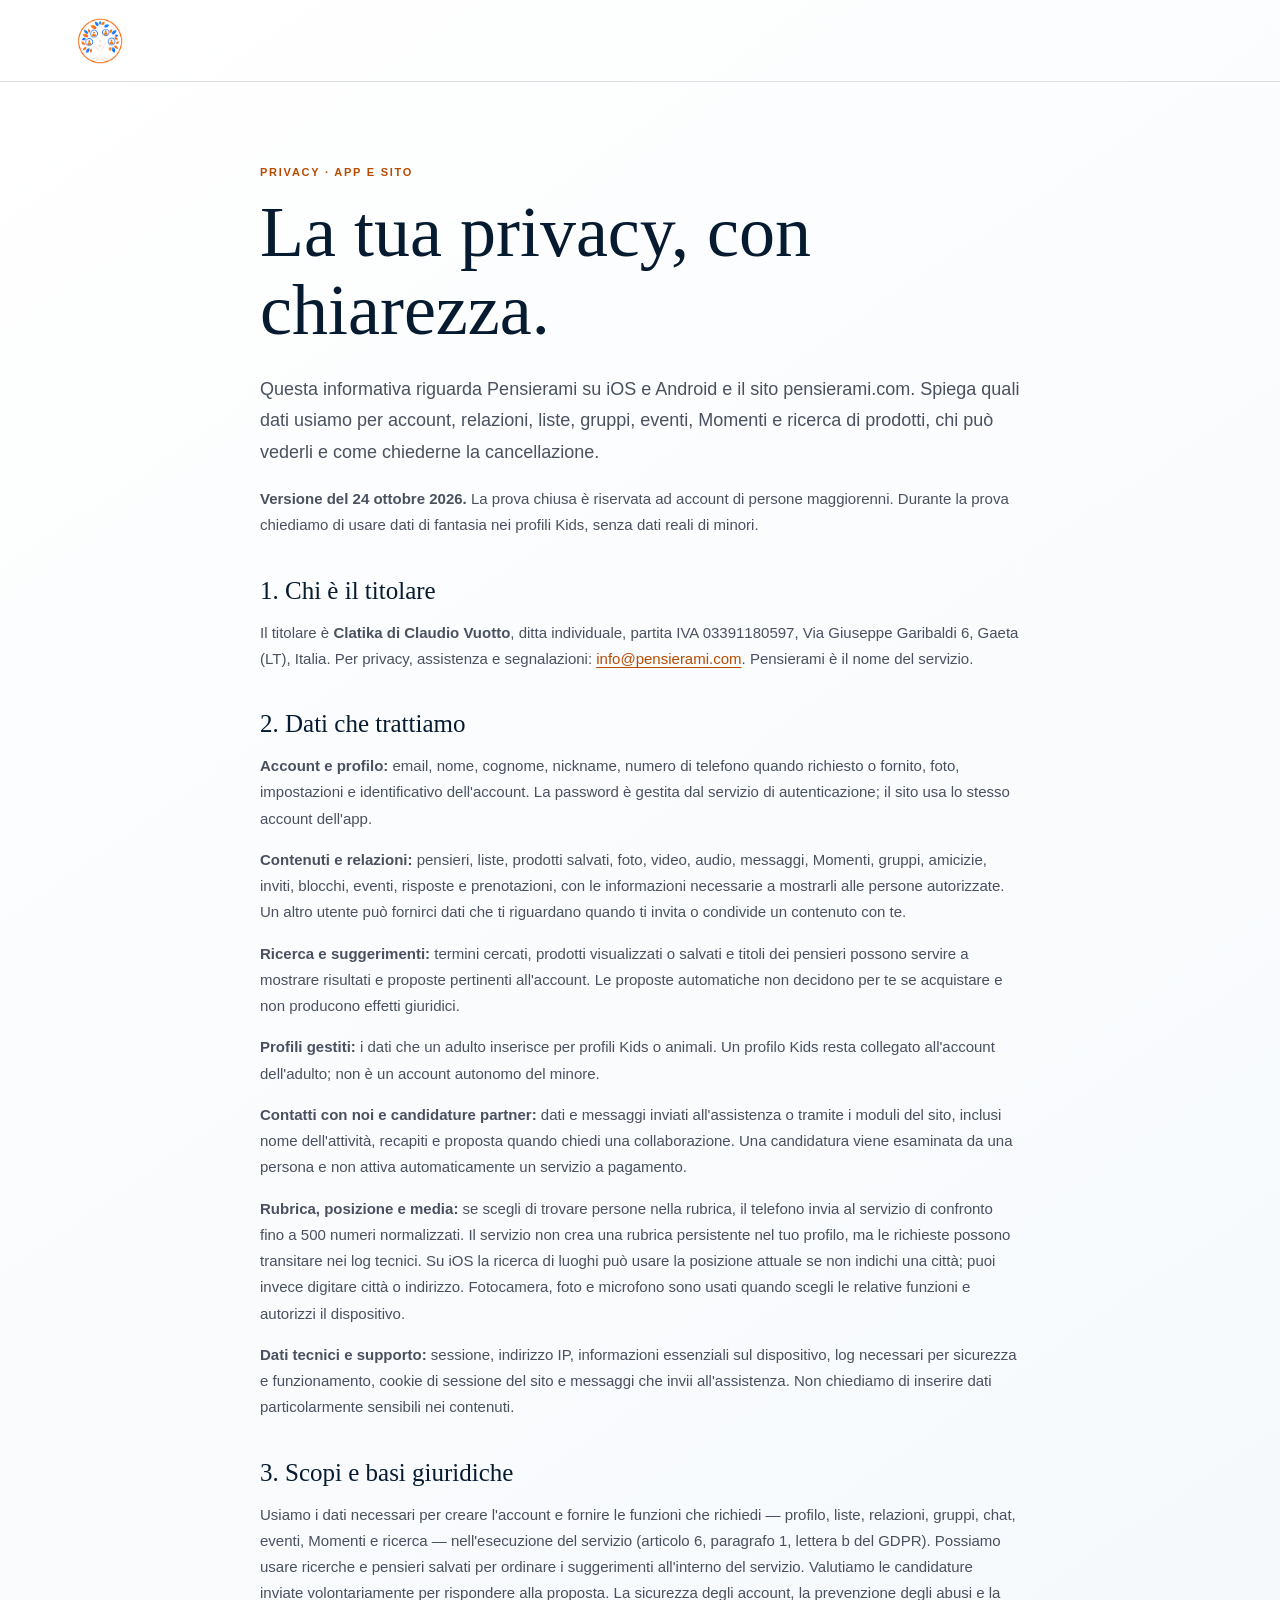
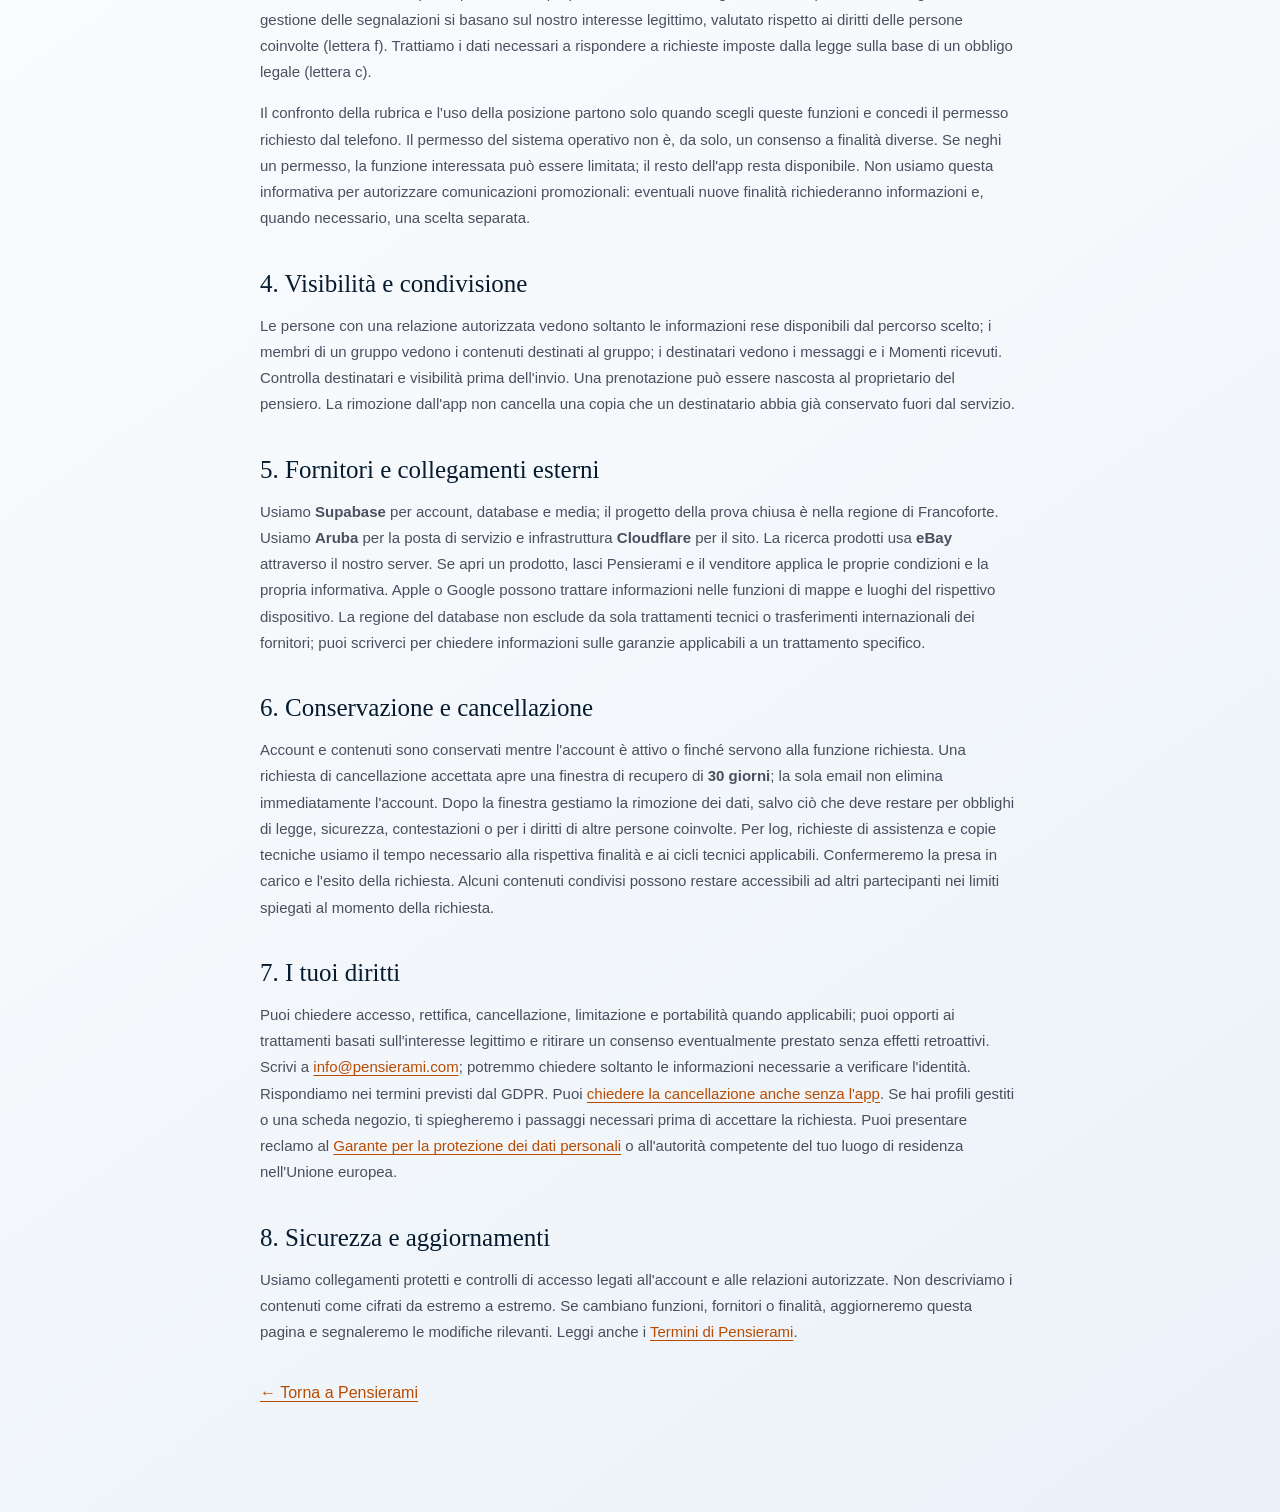
==== privacy/index.html @ 41f5c446 "Pubblica informativa Privacy Beta" ====
<!doctype html><html lang="it"><head><meta charset="utf-8"><meta name="viewport" content="width=device-width, initial-scale=1"><meta name="description" content="Informativa sulla privacy di Pensierami per la prova chiusa"><title>Informativa sulla privacy — Pensierami</title><link rel="icon" href="../pensierami-mark-128.webp"><link rel="stylesheet" href="../style.css"></head><body><link rel="preload" as="image" href="../pensierami-mark-128.webp"/><main class="legal-page"><header><a href="https://pensierami.com/" aria-label="Torna alla homepage"><img src="../pensierami-mark-128.webp" alt="Pensierami"/></a></header><article><span>PRIVACY · APP E SITO</span><h1>La tua privacy, con chiarezza.</h1><p class="legal-intro">Questa informativa riguarda Pensierami su iOS e Android e il sito pensierami.com. Spiega quali dati usiamo per account, relazioni, liste, gruppi, eventi, Momenti e ricerca di prodotti, chi può vederli e come chiederne la cancellazione.</p><p><strong>Versione del 24 ottobre 2026.</strong> La prova chiusa è riservata ad account di persone maggiorenni. Durante la prova chiediamo di usare dati di fantasia nei profili Kids, senza dati reali di minori.</p><h2>1. Chi è il titolare</h2><p>Il titolare è <strong>Clatika di Claudio Vuotto</strong>, ditta individuale, partita IVA 03391180597, Via Giuseppe Garibaldi 6, Gaeta (LT), Italia. Per privacy, assistenza e segnalazioni: <a href="mailto:info@pensierami.com">info@pensierami.com</a>. Pensierami è il nome del servizio.</p><h2>2. Dati che trattiamo</h2><p><strong>Account e profilo:</strong> email, nome, cognome, nickname, numero di telefono quando richiesto o fornito, foto, impostazioni e identificativo dell&#x27;account. La password è gestita dal servizio di autenticazione; il sito usa lo stesso account dell&#x27;app.</p><p><strong>Contenuti e relazioni:</strong> pensieri, liste, prodotti salvati, foto, video, audio, messaggi, Momenti, gruppi, amicizie, inviti, blocchi, eventi, risposte e prenotazioni, con le informazioni necessarie a mostrarli alle persone autorizzate. Un altro utente può fornirci dati che ti riguardano quando ti invita o condivide un contenuto con te.</p><p><strong>Ricerca e suggerimenti:</strong> termini cercati, prodotti visualizzati o salvati e titoli dei pensieri possono servire a mostrare risultati e proposte pertinenti all&#x27;account. Le proposte automatiche non decidono per te se acquistare e non producono effetti giuridici.</p><p><strong>Profili gestiti:</strong> i dati che un adulto inserisce per profili Kids o animali. Un profilo Kids resta collegato all&#x27;account dell&#x27;adulto; non è un account autonomo del minore.</p><p><strong>Contatti con noi e candidature partner:</strong> dati e messaggi inviati all&#x27;assistenza o tramite i moduli del sito, inclusi nome dell&#x27;attività, recapiti e proposta quando chiedi una collaborazione. Una candidatura viene esaminata da una persona e non attiva automaticamente un servizio a pagamento.</p><p><strong>Rubrica, posizione e media:</strong> se scegli di trovare persone nella rubrica, il telefono invia al servizio di confronto fino a 500 numeri normalizzati. Il servizio non crea una rubrica persistente nel tuo profilo, ma le richieste possono transitare nei log tecnici. Su iOS la ricerca di luoghi può usare la posizione attuale se non indichi una città; puoi invece digitare città o indirizzo. Fotocamera, foto e microfono sono usati quando scegli le relative funzioni e autorizzi il dispositivo.</p><p><strong>Dati tecnici e supporto:</strong> sessione, indirizzo IP, informazioni essenziali sul dispositivo, log necessari per sicurezza e funzionamento, cookie di sessione del sito e messaggi che invii all&#x27;assistenza. Non chiediamo di inserire dati particolarmente sensibili nei contenuti.</p><h2>3. Scopi e basi giuridiche</h2><p>Usiamo i dati necessari per creare l&#x27;account e fornire le funzioni che richiedi — profilo, liste, relazioni, gruppi, chat, eventi, Momenti e ricerca — nell&#x27;esecuzione del servizio (articolo 6, paragrafo 1, lettera b del GDPR). Possiamo usare ricerche e pensieri salvati per ordinare i suggerimenti all&#x27;interno del servizio. Valutiamo le candidature inviate volontariamente per rispondere alla proposta. La sicurezza degli account, la prevenzione degli abusi e la gestione delle segnalazioni si basano sul nostro interesse legittimo, valutato rispetto ai diritti delle persone coinvolte (lettera f). Trattiamo i dati necessari a rispondere a richieste imposte dalla legge sulla base di un obbligo legale (lettera c).</p><p>Il confronto della rubrica e l&#x27;uso della posizione partono solo quando scegli queste funzioni e concedi il permesso richiesto dal telefono. Il permesso del sistema operativo non è, da solo, un consenso a finalità diverse. Se neghi un permesso, la funzione interessata può essere limitata; il resto dell&#x27;app resta disponibile. Non usiamo questa informativa per autorizzare comunicazioni promozionali: eventuali nuove finalità richiederanno informazioni e, quando necessario, una scelta separata.</p><h2>4. Visibilità e condivisione</h2><p>Le persone con una relazione autorizzata vedono soltanto le informazioni rese disponibili dal percorso scelto; i membri di un gruppo vedono i contenuti destinati al gruppo; i destinatari vedono i messaggi e i Momenti ricevuti. Controlla destinatari e visibilità prima dell&#x27;invio. Una prenotazione può essere nascosta al proprietario del pensiero. La rimozione dall&#x27;app non cancella una copia che un destinatario abbia già conservato fuori dal servizio.</p><h2>5. Fornitori e collegamenti esterni</h2><p>Usiamo <strong>Supabase</strong> per account, database e media; il progetto della prova chiusa è nella regione di Francoforte. Usiamo <strong>Aruba</strong> per la posta di servizio e infrastruttura <strong>Cloudflare</strong> per il sito. La ricerca prodotti usa <strong>eBay</strong> attraverso il nostro server. Se apri un prodotto, lasci Pensierami e il venditore applica le proprie condizioni e la propria informativa. Apple o Google possono trattare informazioni nelle funzioni di mappe e luoghi del rispettivo dispositivo. La regione del database non esclude da sola trattamenti tecnici o trasferimenti internazionali dei fornitori; puoi scriverci per chiedere informazioni sulle garanzie applicabili a un trattamento specifico.</p><h2>6. Conservazione e cancellazione</h2><p>Account e contenuti sono conservati mentre l&#x27;account è attivo o finché servono alla funzione richiesta. Una richiesta di cancellazione accettata apre una finestra di recupero di <strong>30 giorni</strong>; la sola email non elimina immediatamente l&#x27;account. Dopo la finestra gestiamo la rimozione dei dati, salvo ciò che deve restare per obblighi di legge, sicurezza, contestazioni o per i diritti di altre persone coinvolte. Per log, richieste di assistenza e copie tecniche usiamo il tempo necessario alla rispettiva finalità e ai cicli tecnici applicabili. Confermeremo la presa in carico e l&#x27;esito della richiesta. Alcuni contenuti condivisi possono restare accessibili ad altri partecipanti nei limiti spiegati al momento della richiesta.</p><h2>7. I tuoi diritti</h2><p>Puoi chiedere accesso, rettifica, cancellazione, limitazione e portabilità quando applicabili; puoi opporti ai trattamenti basati sull&#x27;interesse legittimo e ritirare un consenso eventualmente prestato senza effetti retroattivi. Scrivi a <a href="mailto:info@pensierami.com">info@pensierami.com</a>; potremmo chiedere soltanto le informazioni necessarie a verificare l&#x27;identità. Rispondiamo nei termini previsti dal GDPR. Puoi <a href="https://pensierami.com/elimina-account">chiedere la cancellazione anche senza l&#x27;app</a>. Se hai profili gestiti o una scheda negozio, ti spiegheremo i passaggi necessari prima di accettare la richiesta. Puoi presentare reclamo al <a href="https://www.garanteprivacy.it/">Garante per la protezione dei dati personali</a> o all&#x27;autorità competente del tuo luogo di residenza nell&#x27;Unione europea.</p><h2>8. Sicurezza e aggiornamenti</h2><p>Usiamo collegamenti protetti e controlli di accesso legati all&#x27;account e alle relazioni autorizzate. Non descriviamo i contenuti come cifrati da estremo a estremo. Se cambiano funzioni, fornitori o finalità, aggiorneremo questa pagina e segnaleremo le modifiche rilevanti. Leggi anche i <a href="../termini/">Termini di Pensierami</a>.</p><a class="legal-back" href="https://pensierami.com/">← Torna a Pensierami</a></article></main></body></html>
---- style.css ----
:root{color-scheme:light;--ink:#061b30;--orange:#b94b00;--line:rgba(15,23,42,.12)}
*{box-sizing:border-box}
html{scroll-behavior:smooth}
body{margin:0;color:var(--ink);font-family:-apple-system,BlinkMacSystemFont,"SF Pro Display","Segoe UI",sans-serif;-webkit-font-smoothing:antialiased;background:#f6f9fc}
.legal-page{min-height:100vh;background:linear-gradient(145deg,#fff,#f6f9fc 60%,#eaf1f8)}
.legal-page header{height:82px;padding:0 clamp(24px,6vw,90px);display:flex;align-items:center;border-bottom:1px solid var(--line)}
.legal-page header a{display:flex;align-items:center}
.legal-page header img{width:46px;height:46px;object-fit:contain}
.legal-page article{width:min(760px,calc(100% - 40px));margin:0 auto;padding:80px 0 110px}
.legal-page article>span{color:var(--orange);font-size:11px;font-weight:800;letter-spacing:.16em}
.legal-page h1{margin:14px 0 24px;font-family:Georgia,serif;font-size:clamp(42px,7vw,72px);font-weight:400;line-height:1.08}
.legal-page h2{margin:38px 0 8px;font-family:Georgia,serif;font-size:25px;font-weight:400}
.legal-page p{color:rgba(15,23,42,.75);font-size:15px;line-height:1.75}
.legal-page .legal-intro{font-size:18px}
.legal-page a{color:var(--orange);text-decoration:underline;text-underline-offset:3px}
.legal-page a:focus-visible{outline:3px solid #ff8a2a;outline-offset:4px;border-radius:3px}
.legal-back{display:inline-block;margin-top:24px}
@media(max-width:600px){.legal-page header{height:68px}.legal-page article{padding-top:55px;padding-bottom:80px}.legal-page h2{font-size:23px}}
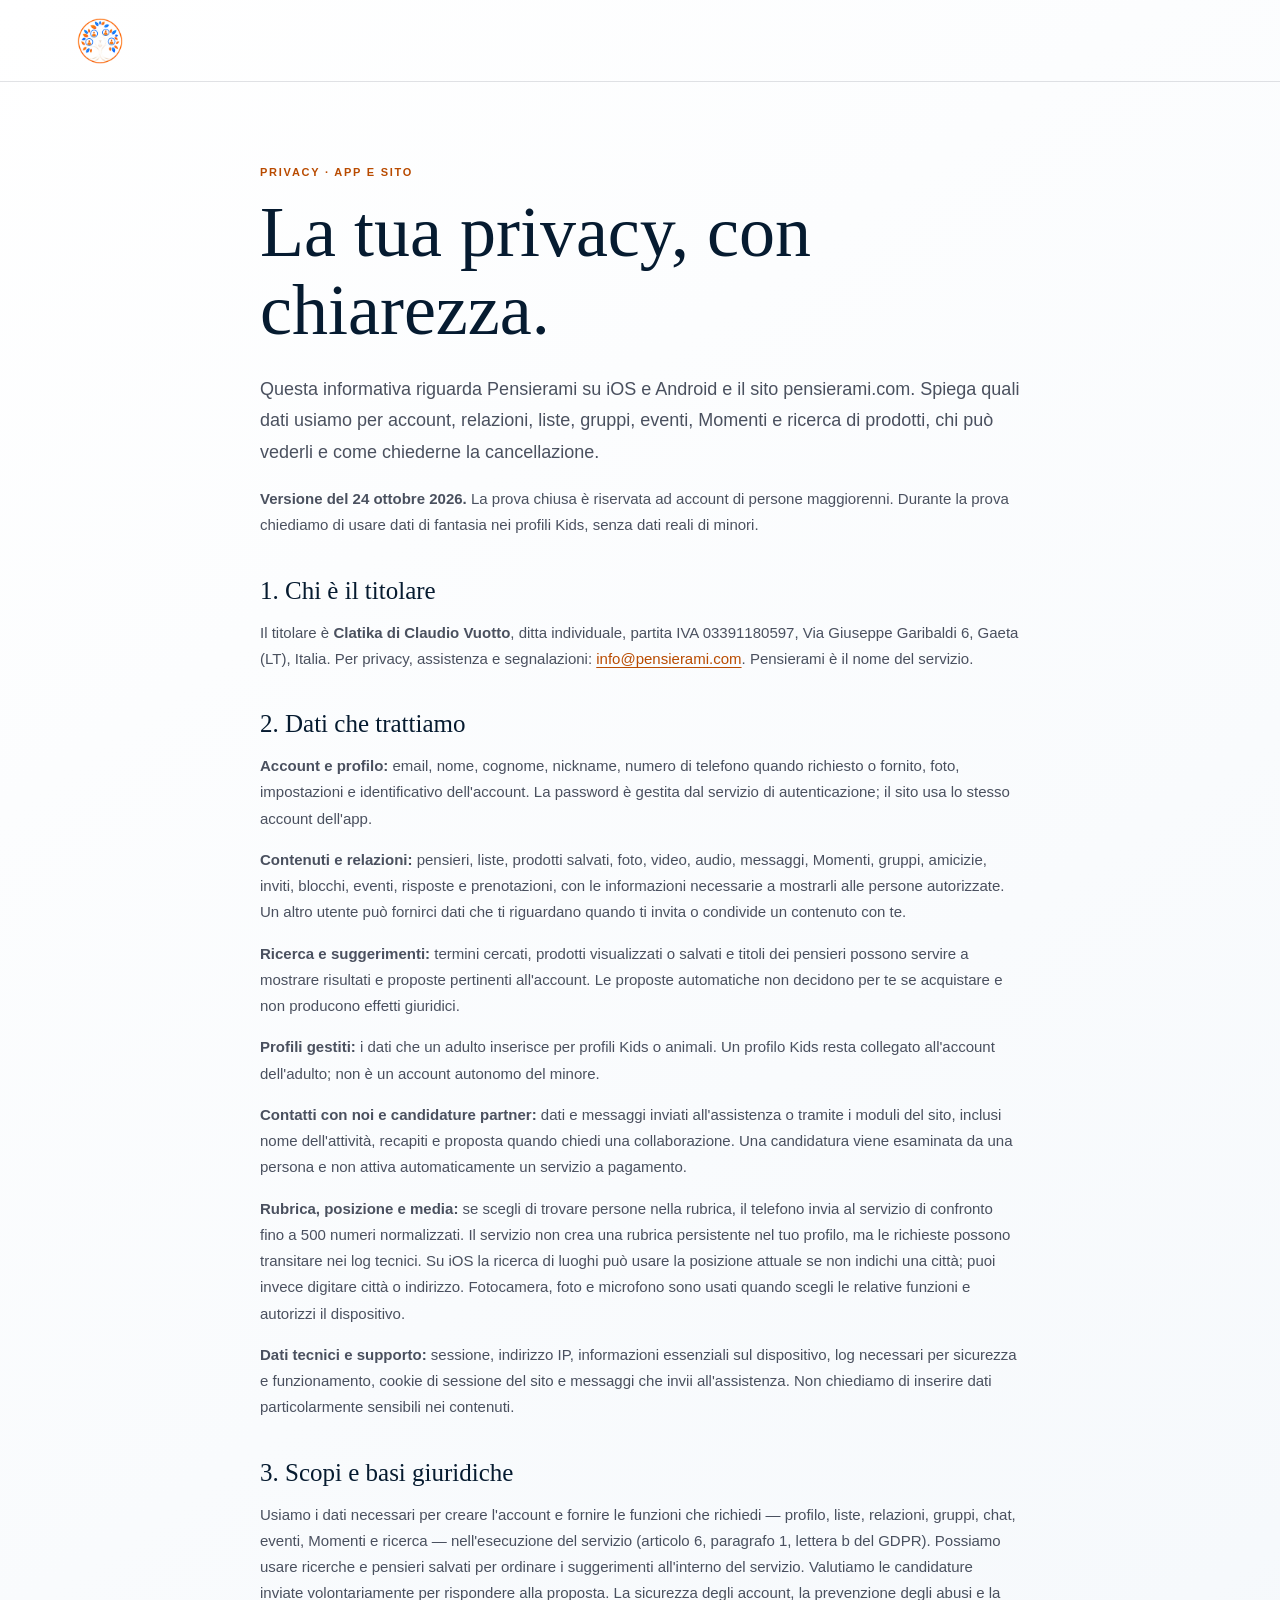
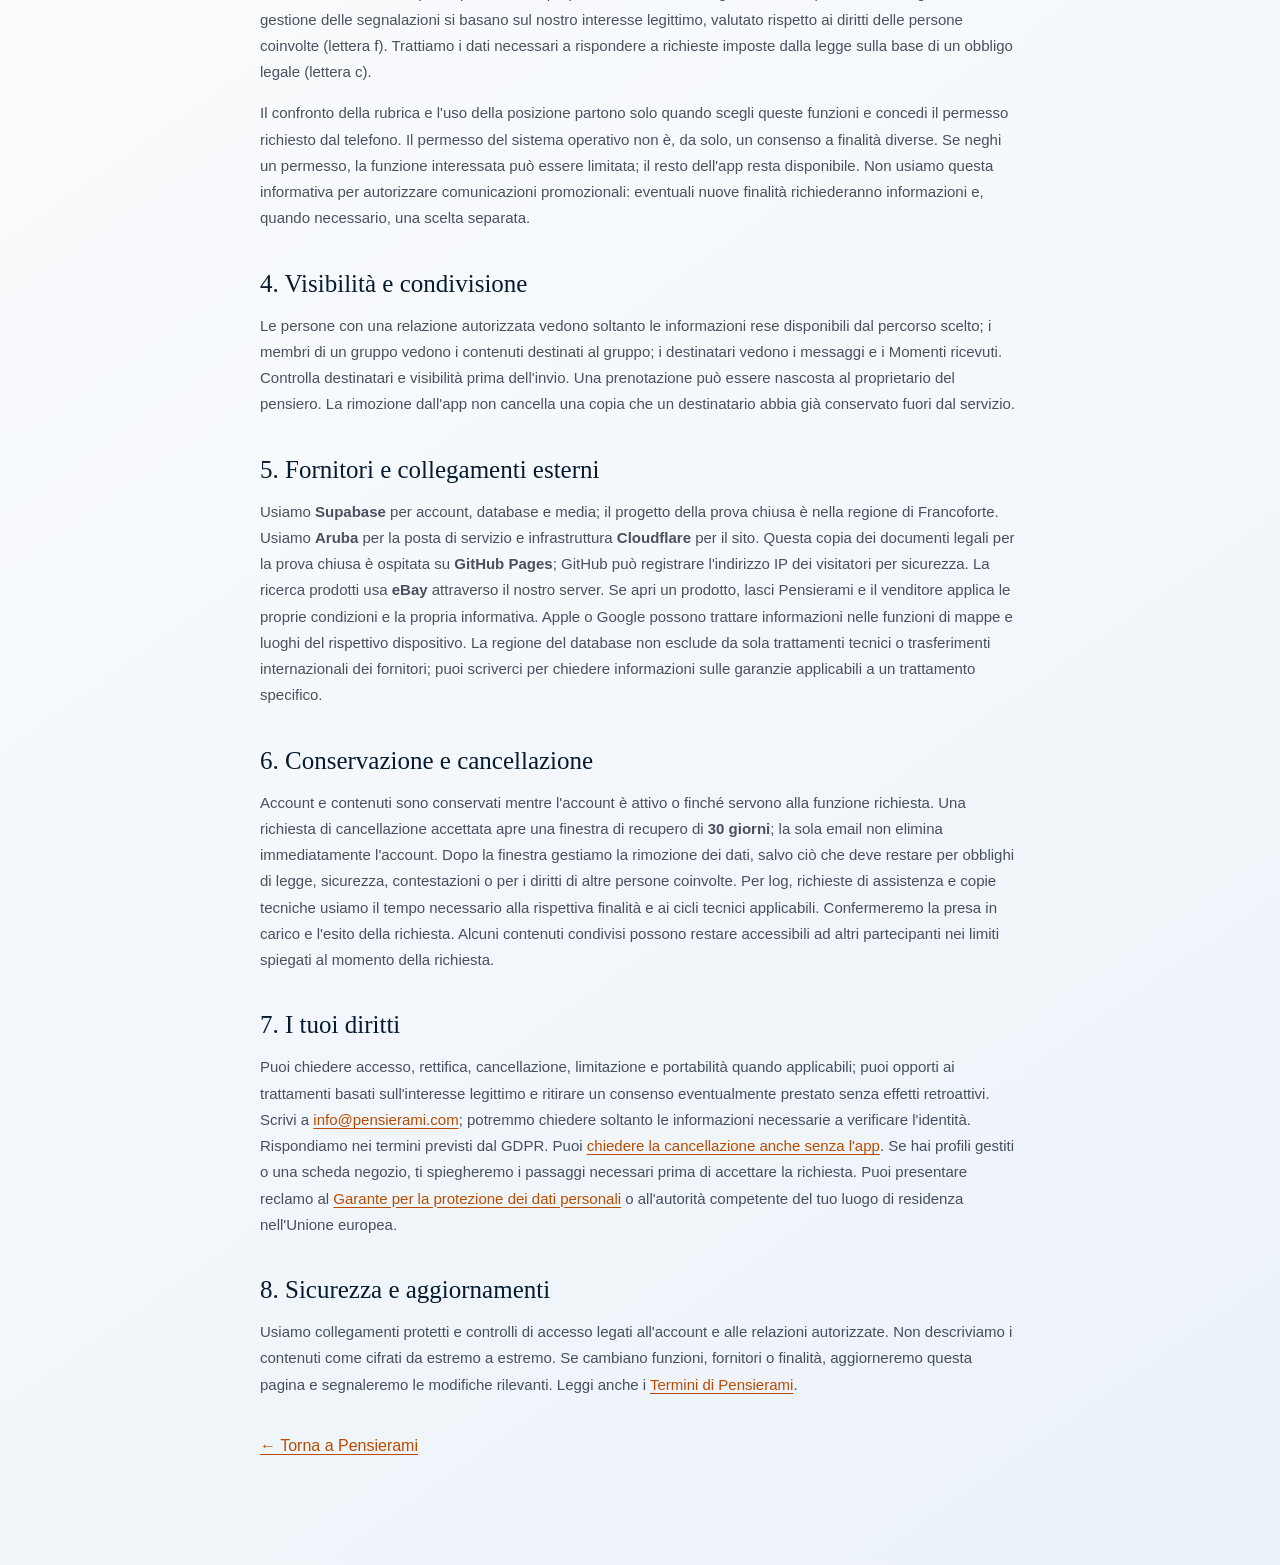
==== commit 7fc8fe55: "Chiarisci hosting GitHub Pages nella Privacy Beta" ====
--- a/privacy/index.html
+++ b/privacy/index.html
@@ -1 +1 @@
-<!doctype html><html lang="it"><head><meta charset="utf-8"><meta name="viewport" content="width=device-width, initial-scale=1"><meta name="description" content="Informativa sulla privacy di Pensierami per la prova chiusa"><title>Informativa sulla privacy — Pensierami</title><link rel="icon" href="../pensierami-mark-128.webp"><link rel="stylesheet" href="../style.css"></head><body><link rel="preload" as="image" href="../pensierami-mark-128.webp"/><main class="legal-page"><header><a href="https://pensierami.com/" aria-label="Torna alla homepage"><img src="../pensierami-mark-128.webp" alt="Pensierami"/></a></header><article><span>PRIVACY · APP E SITO</span><h1>La tua privacy, con chiarezza.</h1><p class="legal-intro">Questa informativa riguarda Pensierami su iOS e Android e il sito pensierami.com. Spiega quali dati usiamo per account, relazioni, liste, gruppi, eventi, Momenti e ricerca di prodotti, chi può vederli e come chiederne la cancellazione.</p><p><strong>Versione del 24 ottobre 2026.</strong> La prova chiusa è riservata ad account di persone maggiorenni. Durante la prova chiediamo di usare dati di fantasia nei profili Kids, senza dati reali di minori.</p><h2>1. Chi è il titolare</h2><p>Il titolare è <strong>Clatika di Claudio Vuotto</strong>, ditta individuale, partita IVA 03391180597, Via Giuseppe Garibaldi 6, Gaeta (LT), Italia. Per privacy, assistenza e segnalazioni: <a href="mailto:info@pensierami.com">info@pensierami.com</a>. Pensierami è il nome del servizio.</p><h2>2. Dati che trattiamo</h2><p><strong>Account e profilo:</strong> email, nome, cognome, nickname, numero di telefono quando richiesto o fornito, foto, impostazioni e identificativo dell&#x27;account. La password è gestita dal servizio di autenticazione; il sito usa lo stesso account dell&#x27;app.</p><p><strong>Contenuti e relazioni:</strong> pensieri, liste, prodotti salvati, foto, video, audio, messaggi, Momenti, gruppi, amicizie, inviti, blocchi, eventi, risposte e prenotazioni, con le informazioni necessarie a mostrarli alle persone autorizzate. Un altro utente può fornirci dati che ti riguardano quando ti invita o condivide un contenuto con te.</p><p><strong>Ricerca e suggerimenti:</strong> termini cercati, prodotti visualizzati o salvati e titoli dei pensieri possono servire a mostrare risultati e proposte pertinenti all&#x27;account. Le proposte automatiche non decidono per te se acquistare e non producono effetti giuridici.</p><p><strong>Profili gestiti:</strong> i dati che un adulto inserisce per profili Kids o animali. Un profilo Kids resta collegato all&#x27;account dell&#x27;adulto; non è un account autonomo del minore.</p><p><strong>Contatti con noi e candidature partner:</strong> dati e messaggi inviati all&#x27;assistenza o tramite i moduli del sito, inclusi nome dell&#x27;attività, recapiti e proposta quando chiedi una collaborazione. Una candidatura viene esaminata da una persona e non attiva automaticamente un servizio a pagamento.</p><p><strong>Rubrica, posizione e media:</strong> se scegli di trovare persone nella rubrica, il telefono invia al servizio di confronto fino a 500 numeri normalizzati. Il servizio non crea una rubrica persistente nel tuo profilo, ma le richieste possono transitare nei log tecnici. Su iOS la ricerca di luoghi può usare la posizione attuale se non indichi una città; puoi invece digitare città o indirizzo. Fotocamera, foto e microfono sono usati quando scegli le relative funzioni e autorizzi il dispositivo.</p><p><strong>Dati tecnici e supporto:</strong> sessione, indirizzo IP, informazioni essenziali sul dispositivo, log necessari per sicurezza e funzionamento, cookie di sessione del sito e messaggi che invii all&#x27;assistenza. Non chiediamo di inserire dati particolarmente sensibili nei contenuti.</p><h2>3. Scopi e basi giuridiche</h2><p>Usiamo i dati necessari per creare l&#x27;account e fornire le funzioni che richiedi — profilo, liste, relazioni, gruppi, chat, eventi, Momenti e ricerca — nell&#x27;esecuzione del servizio (articolo 6, paragrafo 1, lettera b del GDPR). Possiamo usare ricerche e pensieri salvati per ordinare i suggerimenti all&#x27;interno del servizio. Valutiamo le candidature inviate volontariamente per rispondere alla proposta. La sicurezza degli account, la prevenzione degli abusi e la gestione delle segnalazioni si basano sul nostro interesse legittimo, valutato rispetto ai diritti delle persone coinvolte (lettera f). Trattiamo i dati necessari a rispondere a richieste imposte dalla legge sulla base di un obbligo legale (lettera c).</p><p>Il confronto della rubrica e l&#x27;uso della posizione partono solo quando scegli queste funzioni e concedi il permesso richiesto dal telefono. Il permesso del sistema operativo non è, da solo, un consenso a finalità diverse. Se neghi un permesso, la funzione interessata può essere limitata; il resto dell&#x27;app resta disponibile. Non usiamo questa informativa per autorizzare comunicazioni promozionali: eventuali nuove finalità richiederanno informazioni e, quando necessario, una scelta separata.</p><h2>4. Visibilità e condivisione</h2><p>Le persone con una relazione autorizzata vedono soltanto le informazioni rese disponibili dal percorso scelto; i membri di un gruppo vedono i contenuti destinati al gruppo; i destinatari vedono i messaggi e i Momenti ricevuti. Controlla destinatari e visibilità prima dell&#x27;invio. Una prenotazione può essere nascosta al proprietario del pensiero. La rimozione dall&#x27;app non cancella una copia che un destinatario abbia già conservato fuori dal servizio.</p><h2>5. Fornitori e collegamenti esterni</h2><p>Usiamo <strong>Supabase</strong> per account, database e media; il progetto della prova chiusa è nella regione di Francoforte. Usiamo <strong>Aruba</strong> per la posta di servizio e infrastruttura <strong>Cloudflare</strong> per il sito. La ricerca prodotti usa <strong>eBay</strong> attraverso il nostro server. Se apri un prodotto, lasci Pensierami e il venditore applica le proprie condizioni e la propria informativa. Apple o Google possono trattare informazioni nelle funzioni di mappe e luoghi del rispettivo dispositivo. La regione del database non esclude da sola trattamenti tecnici o trasferimenti internazionali dei fornitori; puoi scriverci per chiedere informazioni sulle garanzie applicabili a un trattamento specifico.</p><h2>6. Conservazione e cancellazione</h2><p>Account e contenuti sono conservati mentre l&#x27;account è attivo o finché servono alla funzione richiesta. Una richiesta di cancellazione accettata apre una finestra di recupero di <strong>30 giorni</strong>; la sola email non elimina immediatamente l&#x27;account. Dopo la finestra gestiamo la rimozione dei dati, salvo ciò che deve restare per obblighi di legge, sicurezza, contestazioni o per i diritti di altre persone coinvolte. Per log, richieste di assistenza e copie tecniche usiamo il tempo necessario alla rispettiva finalità e ai cicli tecnici applicabili. Confermeremo la presa in carico e l&#x27;esito della richiesta. Alcuni contenuti condivisi possono restare accessibili ad altri partecipanti nei limiti spiegati al momento della richiesta.</p><h2>7. I tuoi diritti</h2><p>Puoi chiedere accesso, rettifica, cancellazione, limitazione e portabilità quando applicabili; puoi opporti ai trattamenti basati sull&#x27;interesse legittimo e ritirare un consenso eventualmente prestato senza effetti retroattivi. Scrivi a <a href="mailto:info@pensierami.com">info@pensierami.com</a>; potremmo chiedere soltanto le informazioni necessarie a verificare l&#x27;identità. Rispondiamo nei termini previsti dal GDPR. Puoi <a href="https://pensierami.com/elimina-account">chiedere la cancellazione anche senza l&#x27;app</a>. Se hai profili gestiti o una scheda negozio, ti spiegheremo i passaggi necessari prima di accettare la richiesta. Puoi presentare reclamo al <a href="https://www.garanteprivacy.it/">Garante per la protezione dei dati personali</a> o all&#x27;autorità competente del tuo luogo di residenza nell&#x27;Unione europea.</p><h2>8. Sicurezza e aggiornamenti</h2><p>Usiamo collegamenti protetti e controlli di accesso legati all&#x27;account e alle relazioni autorizzate. Non descriviamo i contenuti come cifrati da estremo a estremo. Se cambiano funzioni, fornitori o finalità, aggiorneremo questa pagina e segnaleremo le modifiche rilevanti. Leggi anche i <a href="../termini/">Termini di Pensierami</a>.</p><a class="legal-back" href="https://pensierami.com/">← Torna a Pensierami</a></article></main></body></html>
+<!doctype html><html lang="it"><head><meta charset="utf-8"><meta name="viewport" content="width=device-width, initial-scale=1"><meta name="description" content="Informativa sulla privacy di Pensierami per la prova chiusa"><title>Informativa sulla privacy — Pensierami</title><link rel="icon" href="../pensierami-mark-128.webp"><link rel="stylesheet" href="../style.css"></head><body><link rel="preload" as="image" href="../pensierami-mark-128.webp"/><main class="legal-page"><header><a href="https://pensierami.com/" aria-label="Torna alla homepage"><img src="../pensierami-mark-128.webp" alt="Pensierami"/></a></header><article><span>PRIVACY · APP E SITO</span><h1>La tua privacy, con chiarezza.</h1><p class="legal-intro">Questa informativa riguarda Pensierami su iOS e Android e il sito pensierami.com. Spiega quali dati usiamo per account, relazioni, liste, gruppi, eventi, Momenti e ricerca di prodotti, chi può vederli e come chiederne la cancellazione.</p><p><strong>Versione del 24 ottobre 2026.</strong> La prova chiusa è riservata ad account di persone maggiorenni. Durante la prova chiediamo di usare dati di fantasia nei profili Kids, senza dati reali di minori.</p><h2>1. Chi è il titolare</h2><p>Il titolare è <strong>Clatika di Claudio Vuotto</strong>, ditta individuale, partita IVA 03391180597, Via Giuseppe Garibaldi 6, Gaeta (LT), Italia. Per privacy, assistenza e segnalazioni: <a href="mailto:info@pensierami.com">info@pensierami.com</a>. Pensierami è il nome del servizio.</p><h2>2. Dati che trattiamo</h2><p><strong>Account e profilo:</strong> email, nome, cognome, nickname, numero di telefono quando richiesto o fornito, foto, impostazioni e identificativo dell&#x27;account. La password è gestita dal servizio di autenticazione; il sito usa lo stesso account dell&#x27;app.</p><p><strong>Contenuti e relazioni:</strong> pensieri, liste, prodotti salvati, foto, video, audio, messaggi, Momenti, gruppi, amicizie, inviti, blocchi, eventi, risposte e prenotazioni, con le informazioni necessarie a mostrarli alle persone autorizzate. Un altro utente può fornirci dati che ti riguardano quando ti invita o condivide un contenuto con te.</p><p><strong>Ricerca e suggerimenti:</strong> termini cercati, prodotti visualizzati o salvati e titoli dei pensieri possono servire a mostrare risultati e proposte pertinenti all&#x27;account. Le proposte automatiche non decidono per te se acquistare e non producono effetti giuridici.</p><p><strong>Profili gestiti:</strong> i dati che un adulto inserisce per profili Kids o animali. Un profilo Kids resta collegato all&#x27;account dell&#x27;adulto; non è un account autonomo del minore.</p><p><strong>Contatti con noi e candidature partner:</strong> dati e messaggi inviati all&#x27;assistenza o tramite i moduli del sito, inclusi nome dell&#x27;attività, recapiti e proposta quando chiedi una collaborazione. Una candidatura viene esaminata da una persona e non attiva automaticamente un servizio a pagamento.</p><p><strong>Rubrica, posizione e media:</strong> se scegli di trovare persone nella rubrica, il telefono invia al servizio di confronto fino a 500 numeri normalizzati. Il servizio non crea una rubrica persistente nel tuo profilo, ma le richieste possono transitare nei log tecnici. Su iOS la ricerca di luoghi può usare la posizione attuale se non indichi una città; puoi invece digitare città o indirizzo. Fotocamera, foto e microfono sono usati quando scegli le relative funzioni e autorizzi il dispositivo.</p><p><strong>Dati tecnici e supporto:</strong> sessione, indirizzo IP, informazioni essenziali sul dispositivo, log necessari per sicurezza e funzionamento, cookie di sessione del sito e messaggi che invii all&#x27;assistenza. Non chiediamo di inserire dati particolarmente sensibili nei contenuti.</p><h2>3. Scopi e basi giuridiche</h2><p>Usiamo i dati necessari per creare l&#x27;account e fornire le funzioni che richiedi — profilo, liste, relazioni, gruppi, chat, eventi, Momenti e ricerca — nell&#x27;esecuzione del servizio (articolo 6, paragrafo 1, lettera b del GDPR). Possiamo usare ricerche e pensieri salvati per ordinare i suggerimenti all&#x27;interno del servizio. Valutiamo le candidature inviate volontariamente per rispondere alla proposta. La sicurezza degli account, la prevenzione degli abusi e la gestione delle segnalazioni si basano sul nostro interesse legittimo, valutato rispetto ai diritti delle persone coinvolte (lettera f). Trattiamo i dati necessari a rispondere a richieste imposte dalla legge sulla base di un obbligo legale (lettera c).</p><p>Il confronto della rubrica e l&#x27;uso della posizione partono solo quando scegli queste funzioni e concedi il permesso richiesto dal telefono. Il permesso del sistema operativo non è, da solo, un consenso a finalità diverse. Se neghi un permesso, la funzione interessata può essere limitata; il resto dell&#x27;app resta disponibile. Non usiamo questa informativa per autorizzare comunicazioni promozionali: eventuali nuove finalità richiederanno informazioni e, quando necessario, una scelta separata.</p><h2>4. Visibilità e condivisione</h2><p>Le persone con una relazione autorizzata vedono soltanto le informazioni rese disponibili dal percorso scelto; i membri di un gruppo vedono i contenuti destinati al gruppo; i destinatari vedono i messaggi e i Momenti ricevuti. Controlla destinatari e visibilità prima dell&#x27;invio. Una prenotazione può essere nascosta al proprietario del pensiero. La rimozione dall&#x27;app non cancella una copia che un destinatario abbia già conservato fuori dal servizio.</p><h2>5. Fornitori e collegamenti esterni</h2><p>Usiamo <strong>Supabase</strong> per account, database e media; il progetto della prova chiusa è nella regione di Francoforte. Usiamo <strong>Aruba</strong> per la posta di servizio e infrastruttura <strong>Cloudflare</strong> per il sito. Questa copia dei documenti legali per la prova chiusa è ospitata su <strong>GitHub Pages</strong>; GitHub può registrare l&#x27;indirizzo IP dei visitatori per sicurezza. La ricerca prodotti usa <strong>eBay</strong> attraverso il nostro server. Se apri un prodotto, lasci Pensierami e il venditore applica le proprie condizioni e la propria informativa. Apple o Google possono trattare informazioni nelle funzioni di mappe e luoghi del rispettivo dispositivo. La regione del database non esclude da sola trattamenti tecnici o trasferimenti internazionali dei fornitori; puoi scriverci per chiedere informazioni sulle garanzie applicabili a un trattamento specifico.</p><h2>6. Conservazione e cancellazione</h2><p>Account e contenuti sono conservati mentre l&#x27;account è attivo o finché servono alla funzione richiesta. Una richiesta di cancellazione accettata apre una finestra di recupero di <strong>30 giorni</strong>; la sola email non elimina immediatamente l&#x27;account. Dopo la finestra gestiamo la rimozione dei dati, salvo ciò che deve restare per obblighi di legge, sicurezza, contestazioni o per i diritti di altre persone coinvolte. Per log, richieste di assistenza e copie tecniche usiamo il tempo necessario alla rispettiva finalità e ai cicli tecnici applicabili. Confermeremo la presa in carico e l&#x27;esito della richiesta. Alcuni contenuti condivisi possono restare accessibili ad altri partecipanti nei limiti spiegati al momento della richiesta.</p><h2>7. I tuoi diritti</h2><p>Puoi chiedere accesso, rettifica, cancellazione, limitazione e portabilità quando applicabili; puoi opporti ai trattamenti basati sull&#x27;interesse legittimo e ritirare un consenso eventualmente prestato senza effetti retroattivi. Scrivi a <a href="mailto:info@pensierami.com">info@pensierami.com</a>; potremmo chiedere soltanto le informazioni necessarie a verificare l&#x27;identità. Rispondiamo nei termini previsti dal GDPR. Puoi <a href="https://pensierami.com/elimina-account">chiedere la cancellazione anche senza l&#x27;app</a>. Se hai profili gestiti o una scheda negozio, ti spiegheremo i passaggi necessari prima di accettare la richiesta. Puoi presentare reclamo al <a href="https://www.garanteprivacy.it/">Garante per la protezione dei dati personali</a> o all&#x27;autorità competente del tuo luogo di residenza nell&#x27;Unione europea.</p><h2>8. Sicurezza e aggiornamenti</h2><p>Usiamo collegamenti protetti e controlli di accesso legati all&#x27;account e alle relazioni autorizzate. Non descriviamo i contenuti come cifrati da estremo a estremo. Se cambiano funzioni, fornitori o finalità, aggiorneremo questa pagina e segnaleremo le modifiche rilevanti. Leggi anche i <a href="../termini/">Termini di Pensierami</a>.</p><a class="legal-back" href="https://pensierami.com/">← Torna a Pensierami</a></article></main></body></html>
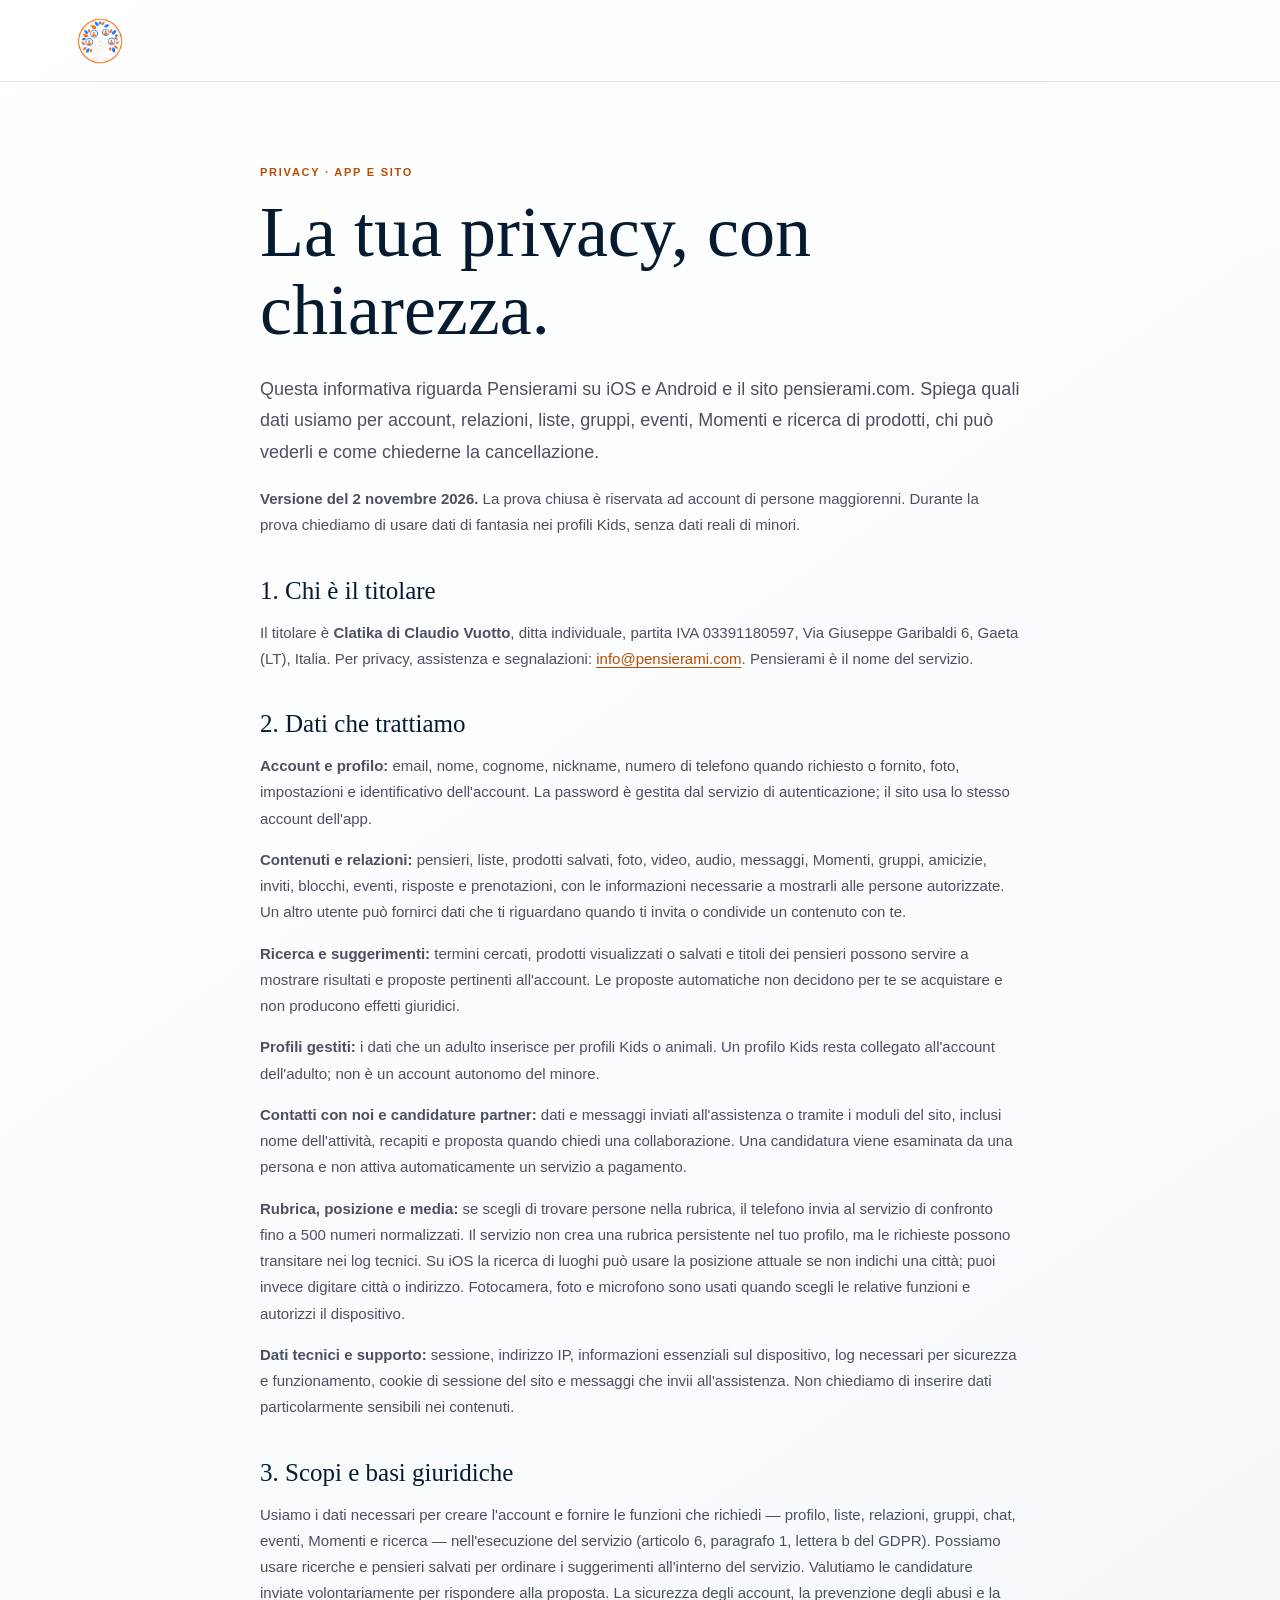
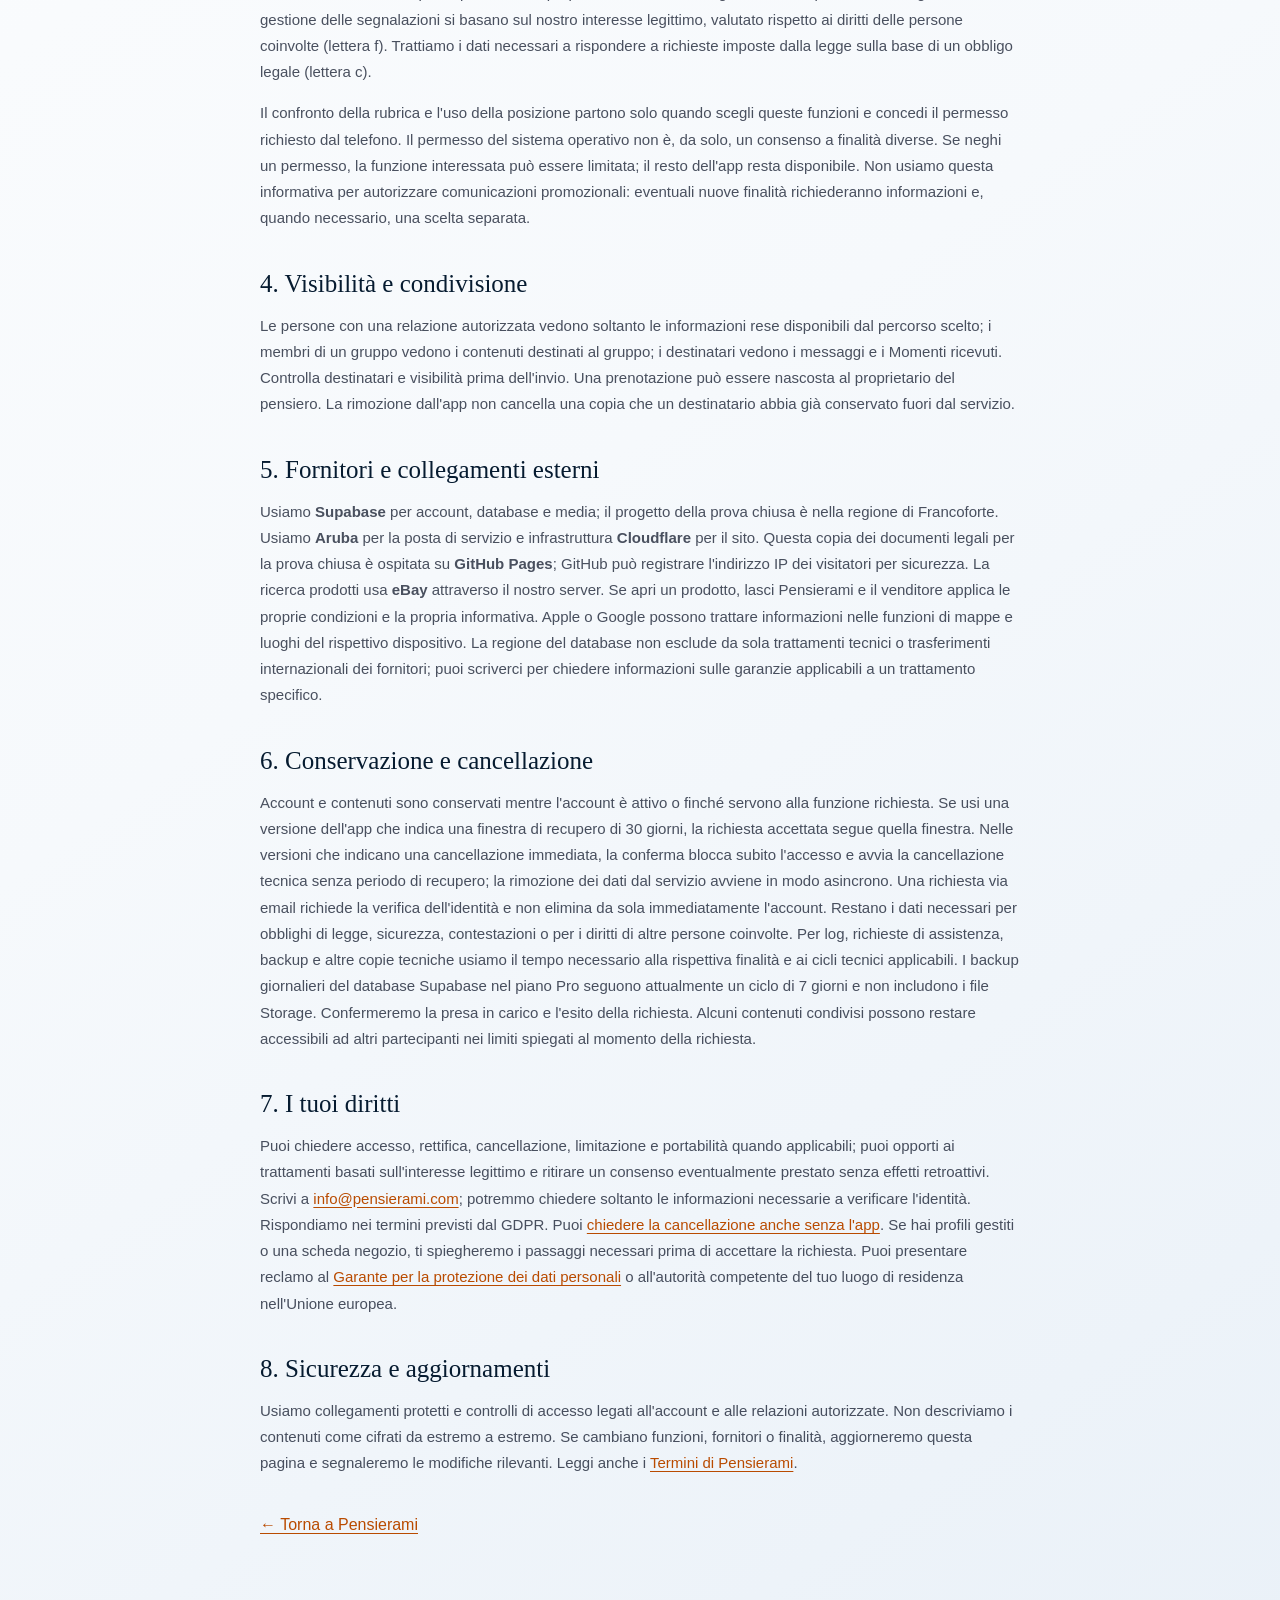
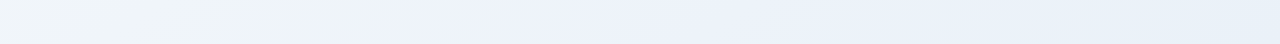
==== commit 1f424d9e: "Allinea Privacy Beta alla cancellazione immediata" ====
--- a/privacy/index.html
+++ b/privacy/index.html
@@ -1 +1 @@
-<!doctype html><html lang="it"><head><meta charset="utf-8"><meta name="viewport" content="width=device-width, initial-scale=1"><meta name="description" content="Informativa sulla privacy di Pensierami per la prova chiusa"><title>Informativa sulla privacy — Pensierami</title><link rel="icon" href="../pensierami-mark-128.webp"><link rel="stylesheet" href="../style.css"></head><body><link rel="preload" as="image" href="../pensierami-mark-128.webp"/><main class="legal-page"><header><a href="https://pensierami.com/" aria-label="Torna alla homepage"><img src="../pensierami-mark-128.webp" alt="Pensierami"/></a></header><article><span>PRIVACY · APP E SITO</span><h1>La tua privacy, con chiarezza.</h1><p class="legal-intro">Questa informativa riguarda Pensierami su iOS e Android e il sito pensierami.com. Spiega quali dati usiamo per account, relazioni, liste, gruppi, eventi, Momenti e ricerca di prodotti, chi può vederli e come chiederne la cancellazione.</p><p><strong>Versione del 24 ottobre 2026.</strong> La prova chiusa è riservata ad account di persone maggiorenni. Durante la prova chiediamo di usare dati di fantasia nei profili Kids, senza dati reali di minori.</p><h2>1. Chi è il titolare</h2><p>Il titolare è <strong>Clatika di Claudio Vuotto</strong>, ditta individuale, partita IVA 03391180597, Via Giuseppe Garibaldi 6, Gaeta (LT), Italia. Per privacy, assistenza e segnalazioni: <a href="mailto:info@pensierami.com">info@pensierami.com</a>. Pensierami è il nome del servizio.</p><h2>2. Dati che trattiamo</h2><p><strong>Account e profilo:</strong> email, nome, cognome, nickname, numero di telefono quando richiesto o fornito, foto, impostazioni e identificativo dell&#x27;account. La password è gestita dal servizio di autenticazione; il sito usa lo stesso account dell&#x27;app.</p><p><strong>Contenuti e relazioni:</strong> pensieri, liste, prodotti salvati, foto, video, audio, messaggi, Momenti, gruppi, amicizie, inviti, blocchi, eventi, risposte e prenotazioni, con le informazioni necessarie a mostrarli alle persone autorizzate. Un altro utente può fornirci dati che ti riguardano quando ti invita o condivide un contenuto con te.</p><p><strong>Ricerca e suggerimenti:</strong> termini cercati, prodotti visualizzati o salvati e titoli dei pensieri possono servire a mostrare risultati e proposte pertinenti all&#x27;account. Le proposte automatiche non decidono per te se acquistare e non producono effetti giuridici.</p><p><strong>Profili gestiti:</strong> i dati che un adulto inserisce per profili Kids o animali. Un profilo Kids resta collegato all&#x27;account dell&#x27;adulto; non è un account autonomo del minore.</p><p><strong>Contatti con noi e candidature partner:</strong> dati e messaggi inviati all&#x27;assistenza o tramite i moduli del sito, inclusi nome dell&#x27;attività, recapiti e proposta quando chiedi una collaborazione. Una candidatura viene esaminata da una persona e non attiva automaticamente un servizio a pagamento.</p><p><strong>Rubrica, posizione e media:</strong> se scegli di trovare persone nella rubrica, il telefono invia al servizio di confronto fino a 500 numeri normalizzati. Il servizio non crea una rubrica persistente nel tuo profilo, ma le richieste possono transitare nei log tecnici. Su iOS la ricerca di luoghi può usare la posizione attuale se non indichi una città; puoi invece digitare città o indirizzo. Fotocamera, foto e microfono sono usati quando scegli le relative funzioni e autorizzi il dispositivo.</p><p><strong>Dati tecnici e supporto:</strong> sessione, indirizzo IP, informazioni essenziali sul dispositivo, log necessari per sicurezza e funzionamento, cookie di sessione del sito e messaggi che invii all&#x27;assistenza. Non chiediamo di inserire dati particolarmente sensibili nei contenuti.</p><h2>3. Scopi e basi giuridiche</h2><p>Usiamo i dati necessari per creare l&#x27;account e fornire le funzioni che richiedi — profilo, liste, relazioni, gruppi, chat, eventi, Momenti e ricerca — nell&#x27;esecuzione del servizio (articolo 6, paragrafo 1, lettera b del GDPR). Possiamo usare ricerche e pensieri salvati per ordinare i suggerimenti all&#x27;interno del servizio. Valutiamo le candidature inviate volontariamente per rispondere alla proposta. La sicurezza degli account, la prevenzione degli abusi e la gestione delle segnalazioni si basano sul nostro interesse legittimo, valutato rispetto ai diritti delle persone coinvolte (lettera f). Trattiamo i dati necessari a rispondere a richieste imposte dalla legge sulla base di un obbligo legale (lettera c).</p><p>Il confronto della rubrica e l&#x27;uso della posizione partono solo quando scegli queste funzioni e concedi il permesso richiesto dal telefono. Il permesso del sistema operativo non è, da solo, un consenso a finalità diverse. Se neghi un permesso, la funzione interessata può essere limitata; il resto dell&#x27;app resta disponibile. Non usiamo questa informativa per autorizzare comunicazioni promozionali: eventuali nuove finalità richiederanno informazioni e, quando necessario, una scelta separata.</p><h2>4. Visibilità e condivisione</h2><p>Le persone con una relazione autorizzata vedono soltanto le informazioni rese disponibili dal percorso scelto; i membri di un gruppo vedono i contenuti destinati al gruppo; i destinatari vedono i messaggi e i Momenti ricevuti. Controlla destinatari e visibilità prima dell&#x27;invio. Una prenotazione può essere nascosta al proprietario del pensiero. La rimozione dall&#x27;app non cancella una copia che un destinatario abbia già conservato fuori dal servizio.</p><h2>5. Fornitori e collegamenti esterni</h2><p>Usiamo <strong>Supabase</strong> per account, database e media; il progetto della prova chiusa è nella regione di Francoforte. Usiamo <strong>Aruba</strong> per la posta di servizio e infrastruttura <strong>Cloudflare</strong> per il sito. Questa copia dei documenti legali per la prova chiusa è ospitata su <strong>GitHub Pages</strong>; GitHub può registrare l&#x27;indirizzo IP dei visitatori per sicurezza. La ricerca prodotti usa <strong>eBay</strong> attraverso il nostro server. Se apri un prodotto, lasci Pensierami e il venditore applica le proprie condizioni e la propria informativa. Apple o Google possono trattare informazioni nelle funzioni di mappe e luoghi del rispettivo dispositivo. La regione del database non esclude da sola trattamenti tecnici o trasferimenti internazionali dei fornitori; puoi scriverci per chiedere informazioni sulle garanzie applicabili a un trattamento specifico.</p><h2>6. Conservazione e cancellazione</h2><p>Account e contenuti sono conservati mentre l&#x27;account è attivo o finché servono alla funzione richiesta. Una richiesta di cancellazione accettata apre una finestra di recupero di <strong>30 giorni</strong>; la sola email non elimina immediatamente l&#x27;account. Dopo la finestra gestiamo la rimozione dei dati, salvo ciò che deve restare per obblighi di legge, sicurezza, contestazioni o per i diritti di altre persone coinvolte. Per log, richieste di assistenza e copie tecniche usiamo il tempo necessario alla rispettiva finalità e ai cicli tecnici applicabili. Confermeremo la presa in carico e l&#x27;esito della richiesta. Alcuni contenuti condivisi possono restare accessibili ad altri partecipanti nei limiti spiegati al momento della richiesta.</p><h2>7. I tuoi diritti</h2><p>Puoi chiedere accesso, rettifica, cancellazione, limitazione e portabilità quando applicabili; puoi opporti ai trattamenti basati sull&#x27;interesse legittimo e ritirare un consenso eventualmente prestato senza effetti retroattivi. Scrivi a <a href="mailto:info@pensierami.com">info@pensierami.com</a>; potremmo chiedere soltanto le informazioni necessarie a verificare l&#x27;identità. Rispondiamo nei termini previsti dal GDPR. Puoi <a href="https://pensierami.com/elimina-account">chiedere la cancellazione anche senza l&#x27;app</a>. Se hai profili gestiti o una scheda negozio, ti spiegheremo i passaggi necessari prima di accettare la richiesta. Puoi presentare reclamo al <a href="https://www.garanteprivacy.it/">Garante per la protezione dei dati personali</a> o all&#x27;autorità competente del tuo luogo di residenza nell&#x27;Unione europea.</p><h2>8. Sicurezza e aggiornamenti</h2><p>Usiamo collegamenti protetti e controlli di accesso legati all&#x27;account e alle relazioni autorizzate. Non descriviamo i contenuti come cifrati da estremo a estremo. Se cambiano funzioni, fornitori o finalità, aggiorneremo questa pagina e segnaleremo le modifiche rilevanti. Leggi anche i <a href="../termini/">Termini di Pensierami</a>.</p><a class="legal-back" href="https://pensierami.com/">← Torna a Pensierami</a></article></main></body></html>
+<!doctype html><html lang="it"><head><meta charset="utf-8"><meta name="viewport" content="width=device-width, initial-scale=1"><meta name="description" content="Informativa sulla privacy di Pensierami per la prova chiusa"><title>Informativa sulla privacy — Pensierami</title><link rel="icon" href="../pensierami-mark-128.webp"><link rel="stylesheet" href="../style.css"></head><body><link rel="preload" as="image" href="../pensierami-mark-128.webp"/><main class="legal-page"><header><a href="https://pensierami.com/" aria-label="Torna alla homepage"><img src="../pensierami-mark-128.webp" alt="Pensierami"/></a></header><article><span>PRIVACY · APP E SITO</span><h1>La tua privacy, con chiarezza.</h1><p class="legal-intro">Questa informativa riguarda Pensierami su iOS e Android e il sito pensierami.com. Spiega quali dati usiamo per account, relazioni, liste, gruppi, eventi, Momenti e ricerca di prodotti, chi può vederli e come chiederne la cancellazione.</p><p><strong>Versione del 2 novembre 2026.</strong> La prova chiusa è riservata ad account di persone maggiorenni. Durante la prova chiediamo di usare dati di fantasia nei profili Kids, senza dati reali di minori.</p><h2>1. Chi è il titolare</h2><p>Il titolare è <strong>Clatika di Claudio Vuotto</strong>, ditta individuale, partita IVA 03391180597, Via Giuseppe Garibaldi 6, Gaeta (LT), Italia. Per privacy, assistenza e segnalazioni: <a href="mailto:info@pensierami.com">info@pensierami.com</a>. Pensierami è il nome del servizio.</p><h2>2. Dati che trattiamo</h2><p><strong>Account e profilo:</strong> email, nome, cognome, nickname, numero di telefono quando richiesto o fornito, foto, impostazioni e identificativo dell&#x27;account. La password è gestita dal servizio di autenticazione; il sito usa lo stesso account dell&#x27;app.</p><p><strong>Contenuti e relazioni:</strong> pensieri, liste, prodotti salvati, foto, video, audio, messaggi, Momenti, gruppi, amicizie, inviti, blocchi, eventi, risposte e prenotazioni, con le informazioni necessarie a mostrarli alle persone autorizzate. Un altro utente può fornirci dati che ti riguardano quando ti invita o condivide un contenuto con te.</p><p><strong>Ricerca e suggerimenti:</strong> termini cercati, prodotti visualizzati o salvati e titoli dei pensieri possono servire a mostrare risultati e proposte pertinenti all&#x27;account. Le proposte automatiche non decidono per te se acquistare e non producono effetti giuridici.</p><p><strong>Profili gestiti:</strong> i dati che un adulto inserisce per profili Kids o animali. Un profilo Kids resta collegato all&#x27;account dell&#x27;adulto; non è un account autonomo del minore.</p><p><strong>Contatti con noi e candidature partner:</strong> dati e messaggi inviati all&#x27;assistenza o tramite i moduli del sito, inclusi nome dell&#x27;attività, recapiti e proposta quando chiedi una collaborazione. Una candidatura viene esaminata da una persona e non attiva automaticamente un servizio a pagamento.</p><p><strong>Rubrica, posizione e media:</strong> se scegli di trovare persone nella rubrica, il telefono invia al servizio di confronto fino a 500 numeri normalizzati. Il servizio non crea una rubrica persistente nel tuo profilo, ma le richieste possono transitare nei log tecnici. Su iOS la ricerca di luoghi può usare la posizione attuale se non indichi una città; puoi invece digitare città o indirizzo. Fotocamera, foto e microfono sono usati quando scegli le relative funzioni e autorizzi il dispositivo.</p><p><strong>Dati tecnici e supporto:</strong> sessione, indirizzo IP, informazioni essenziali sul dispositivo, log necessari per sicurezza e funzionamento, cookie di sessione del sito e messaggi che invii all&#x27;assistenza. Non chiediamo di inserire dati particolarmente sensibili nei contenuti.</p><h2>3. Scopi e basi giuridiche</h2><p>Usiamo i dati necessari per creare l&#x27;account e fornire le funzioni che richiedi — profilo, liste, relazioni, gruppi, chat, eventi, Momenti e ricerca — nell&#x27;esecuzione del servizio (articolo 6, paragrafo 1, lettera b del GDPR). Possiamo usare ricerche e pensieri salvati per ordinare i suggerimenti all&#x27;interno del servizio. Valutiamo le candidature inviate volontariamente per rispondere alla proposta. La sicurezza degli account, la prevenzione degli abusi e la gestione delle segnalazioni si basano sul nostro interesse legittimo, valutato rispetto ai diritti delle persone coinvolte (lettera f). Trattiamo i dati necessari a rispondere a richieste imposte dalla legge sulla base di un obbligo legale (lettera c).</p><p>Il confronto della rubrica e l&#x27;uso della posizione partono solo quando scegli queste funzioni e concedi il permesso richiesto dal telefono. Il permesso del sistema operativo non è, da solo, un consenso a finalità diverse. Se neghi un permesso, la funzione interessata può essere limitata; il resto dell&#x27;app resta disponibile. Non usiamo questa informativa per autorizzare comunicazioni promozionali: eventuali nuove finalità richiederanno informazioni e, quando necessario, una scelta separata.</p><h2>4. Visibilità e condivisione</h2><p>Le persone con una relazione autorizzata vedono soltanto le informazioni rese disponibili dal percorso scelto; i membri di un gruppo vedono i contenuti destinati al gruppo; i destinatari vedono i messaggi e i Momenti ricevuti. Controlla destinatari e visibilità prima dell&#x27;invio. Una prenotazione può essere nascosta al proprietario del pensiero. La rimozione dall&#x27;app non cancella una copia che un destinatario abbia già conservato fuori dal servizio.</p><h2>5. Fornitori e collegamenti esterni</h2><p>Usiamo <strong>Supabase</strong> per account, database e media; il progetto della prova chiusa è nella regione di Francoforte. Usiamo <strong>Aruba</strong> per la posta di servizio e infrastruttura <strong>Cloudflare</strong> per il sito. Questa copia dei documenti legali per la prova chiusa è ospitata su <strong>GitHub Pages</strong>; GitHub può registrare l&#x27;indirizzo IP dei visitatori per sicurezza. La ricerca prodotti usa <strong>eBay</strong> attraverso il nostro server. Se apri un prodotto, lasci Pensierami e il venditore applica le proprie condizioni e la propria informativa. Apple o Google possono trattare informazioni nelle funzioni di mappe e luoghi del rispettivo dispositivo. La regione del database non esclude da sola trattamenti tecnici o trasferimenti internazionali dei fornitori; puoi scriverci per chiedere informazioni sulle garanzie applicabili a un trattamento specifico.</p><h2>6. Conservazione e cancellazione</h2><p>Account e contenuti sono conservati mentre l&#x27;account è attivo o finché servono alla funzione richiesta. Se usi una versione dell&#x27;app che indica una finestra di recupero di 30 giorni, la richiesta accettata segue quella finestra. Nelle versioni che indicano una cancellazione immediata, la conferma blocca subito l&#x27;accesso e avvia la cancellazione tecnica senza periodo di recupero; la rimozione dei dati dal servizio avviene in modo asincrono. Una richiesta via email richiede la verifica dell&#x27;identità e non elimina da sola immediatamente l&#x27;account. Restano i dati necessari per obblighi di legge, sicurezza, contestazioni o per i diritti di altre persone coinvolte. Per log, richieste di assistenza, backup e altre copie tecniche usiamo il tempo necessario alla rispettiva finalità e ai cicli tecnici applicabili. I backup giornalieri del database Supabase nel piano Pro seguono attualmente un ciclo di 7 giorni e non includono i file Storage. Confermeremo la presa in carico e l&#x27;esito della richiesta. Alcuni contenuti condivisi possono restare accessibili ad altri partecipanti nei limiti spiegati al momento della richiesta.</p><h2>7. I tuoi diritti</h2><p>Puoi chiedere accesso, rettifica, cancellazione, limitazione e portabilità quando applicabili; puoi opporti ai trattamenti basati sull&#x27;interesse legittimo e ritirare un consenso eventualmente prestato senza effetti retroattivi. Scrivi a <a href="mailto:info@pensierami.com">info@pensierami.com</a>; potremmo chiedere soltanto le informazioni necessarie a verificare l&#x27;identità. Rispondiamo nei termini previsti dal GDPR. Puoi <a href="https://pensierami.com/elimina-account">chiedere la cancellazione anche senza l&#x27;app</a>. Se hai profili gestiti o una scheda negozio, ti spiegheremo i passaggi necessari prima di accettare la richiesta. Puoi presentare reclamo al <a href="https://www.garanteprivacy.it/">Garante per la protezione dei dati personali</a> o all&#x27;autorità competente del tuo luogo di residenza nell&#x27;Unione europea.</p><h2>8. Sicurezza e aggiornamenti</h2><p>Usiamo collegamenti protetti e controlli di accesso legati all&#x27;account e alle relazioni autorizzate. Non descriviamo i contenuti come cifrati da estremo a estremo. Se cambiano funzioni, fornitori o finalità, aggiorneremo questa pagina e segnaleremo le modifiche rilevanti. Leggi anche i <a href="../termini/">Termini di Pensierami</a>.</p><a class="legal-back" href="https://pensierami.com/">← Torna a Pensierami</a></article></main></body></html>
